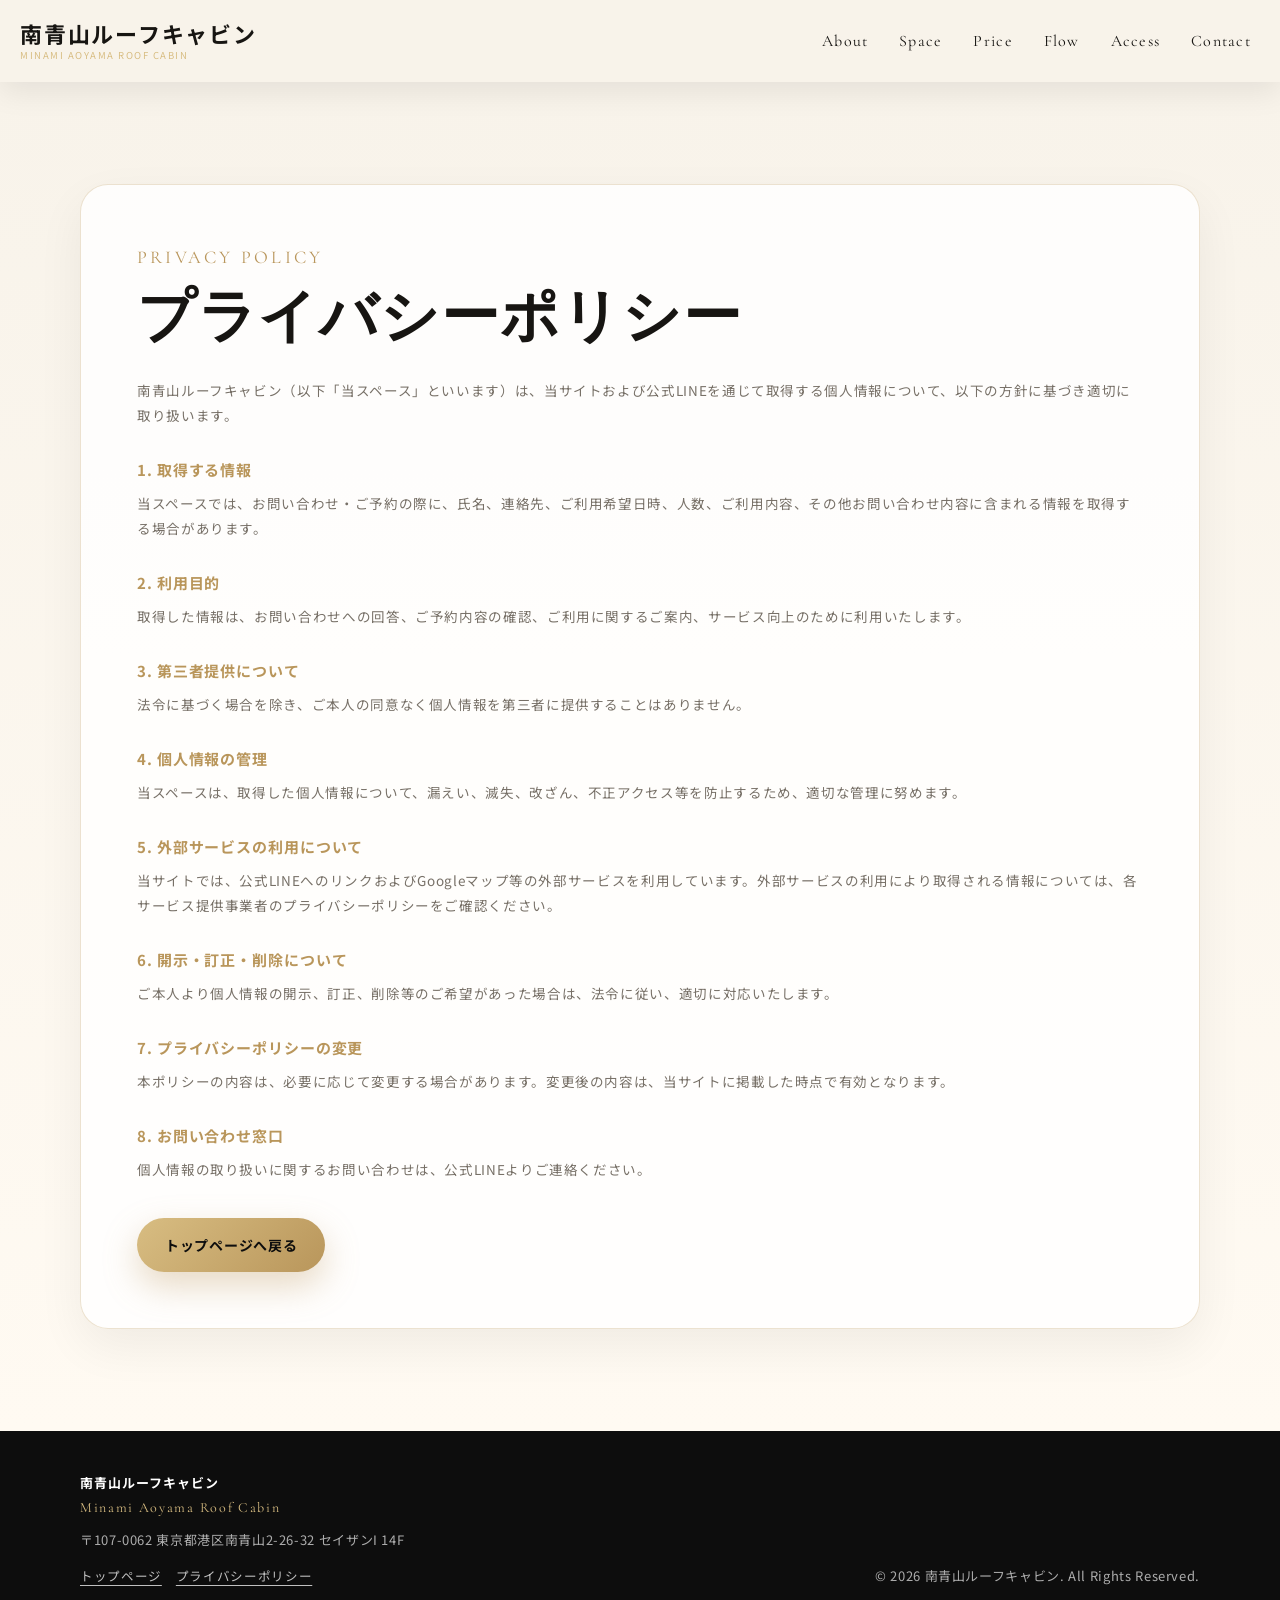
==== privacy.html @ 299d90b9 "Add files via upload" ====
<!DOCTYPE html>
<html lang="ja">
<head>
  <meta charset="UTF-8">
  <meta name="viewport" content="width=device-width, initial-scale=1.0">

  <title>プライバシーポリシー｜南青山ルーフキャビン</title>
  <meta name="description" content="南青山ルーフキャビンのプライバシーポリシーです。お問い合わせ・ご予約時に取得する個人情報の取り扱いについて記載しています。">

  <link rel="icon" href="images/favicon.ico">
  <link rel="apple-touch-icon" href="images/apple-touch-icon.png">

  <meta property="og:type" content="website">
  <meta property="og:title" content="プライバシーポリシー｜南青山ルーフキャビン">
  <meta property="og:description" content="南青山ルーフキャビンのプライバシーポリシーです。">
  <meta property="og:url" content="https://yanauchi-sayaka.github.io/seizan_mock/privacy.html">
  <meta property="og:image" content="https://yanauchi-sayaka.github.io/seizan_mock/images/ogp.jpg">
  <meta property="og:site_name" content="南青山ルーフキャビン">

  <meta name="twitter:card" content="summary_large_image">
  <meta name="twitter:title" content="プライバシーポリシー｜南青山ルーフキャビン">
  <meta name="twitter:description" content="南青山ルーフキャビンのプライバシーポリシーです。">
  <meta name="twitter:image" content="https://yanauchi-sayaka.github.io/seizan_mock/images/ogp.jpg">

  <link rel="preconnect" href="https://fonts.googleapis.com">
  <link rel="preconnect" href="https://fonts.gstatic.com" crossorigin>
  <link href="https://fonts.googleapis.com/css2?family=Cormorant+Garamond:wght@500;600;700&family=Noto+Sans+JP:wght@400;500;700&display=swap" rel="stylesheet">

  <link rel="stylesheet" href="style.css">
</head>

<body class="sub-page">
  <header class="site-header js-header">
    <div class="header-inner">
      <a href="index.html" class="site-logo" aria-label="南青山ルーフキャビン トップへ">
        <span class="logo-main">南青山ルーフキャビン</span>
        <span class="logo-sub">Minami Aoyama Roof Cabin</span>
      </a>

      <button class="menu-toggle js-menu-toggle" type="button" aria-label="メニューを開閉する" aria-expanded="false">
        <span></span>
        <span></span>
        <span></span>
      </button>

      <nav class="global-nav js-nav" aria-label="グローバルナビゲーション">
        <ul>
          <li><a href="index.html#about">About</a></li>
          <li><a href="index.html#facility">Space</a></li>
          <li><a href="index.html#price">Price</a></li>
          <li><a href="index.html#flow">Flow</a></li>
          <li><a href="index.html#access">Access</a></li>
          <li><a href="index.html#contact" class="nav-contact">Contact</a></li>
        </ul>
      </nav>
    </div>
  </header>

  <main class="sub-page-main">
    <section class="section privacy-page-section">
      <div class="container privacy-box">
        <p class="section-label">Privacy Policy</p>
        <h1 class="section-title">プライバシーポリシー</h1>

        <div class="privacy-content">
          <p>
            南青山ルーフキャビン（以下「当スペース」といいます）は、当サイトおよび公式LINEを通じて取得する個人情報について、以下の方針に基づき適切に取り扱います。
          </p>

          <h2>1. 取得する情報</h2>
          <p>
            当スペースでは、お問い合わせ・ご予約の際に、氏名、連絡先、ご利用希望日時、人数、ご利用内容、その他お問い合わせ内容に含まれる情報を取得する場合があります。
          </p>

          <h2>2. 利用目的</h2>
          <p>
            取得した情報は、お問い合わせへの回答、ご予約内容の確認、ご利用に関するご案内、サービス向上のために利用いたします。
          </p>

          <h2>3. 第三者提供について</h2>
          <p>
            法令に基づく場合を除き、ご本人の同意なく個人情報を第三者に提供することはありません。
          </p>

          <h2>4. 個人情報の管理</h2>
          <p>
            当スペースは、取得した個人情報について、漏えい、滅失、改ざん、不正アクセス等を防止するため、適切な管理に努めます。
          </p>

          <h2>5. 外部サービスの利用について</h2>
          <p>
            当サイトでは、公式LINEへのリンクおよびGoogleマップ等の外部サービスを利用しています。外部サービスの利用により取得される情報については、各サービス提供事業者のプライバシーポリシーをご確認ください。
          </p>

          <h2>6. 開示・訂正・削除について</h2>
          <p>
            ご本人より個人情報の開示、訂正、削除等のご希望があった場合は、法令に従い、適切に対応いたします。
          </p>

          <h2>7. プライバシーポリシーの変更</h2>
          <p>
            本ポリシーの内容は、必要に応じて変更する場合があります。変更後の内容は、当サイトに掲載した時点で有効となります。
          </p>

          <h2>8. お問い合わせ窓口</h2>
          <p>
            個人情報の取り扱いに関するお問い合わせは、公式LINEよりご連絡ください。
          </p>
        </div>

        <div class="privacy-actions">
          <a href="index.html" class="btn btn-primary">トップページへ戻る</a>
        </div>
      </div>
    </section>
  </main>

  <footer class="site-footer">
    <div class="container footer-inner">
      <div>
        <p class="footer-logo">南青山ルーフキャビン</p>
        <p class="footer-sub">Minami Aoyama Roof Cabin</p>
        <p>〒107-0062 東京都港区南青山2-26-32 セイザンI 14F</p>

        <div class="footer-links">
          <a href="index.html">トップページ</a>
          <a href="privacy.html">プライバシーポリシー</a>
        </div>
      </div>

      <p class="copyright">
        &copy; <span class="js-year"></span> 南青山ルーフキャビン. All Rights Reserved.
      </p>
    </div>
  </footer>

  <script src="script.js"></script>
</body>
</html>
---- style.css ----
/* =========================
  基本設定
========================= */
:root {
  --color-black: #0d0d0d;
  --color-dark: #171512;
  --color-white: #ffffff;
  --color-cream: #f8f3ea;
  --color-beige: #d8c7a6;
  --color-gold: #b9965b;
  --color-gold-light: #d8bd82;
  --color-text: #2b2925;
  --color-muted: #777067;
  --color-border: rgba(185, 150, 91, 0.28);

  --font-serif: "Cormorant Garamond", serif;
  --font-sans: "Noto Sans JP", sans-serif;

  --header-height: 82px;
  --radius-large: 28px;
  --radius-medium: 18px;
  --shadow: 0 20px 60px rgba(0, 0, 0, 0.14);
}

*,
*::before,
*::after {
  box-sizing: border-box;
}

html {
  scroll-behavior: smooth;
  overflow-x: hidden;
}

body {
  margin: 0;
  font-family: var(--font-sans);
  color: var(--color-text);
  background: var(--color-cream);
  line-height: 1.8;
  letter-spacing: 0.04em;
  overflow-x: hidden;
}

body.is-menu-open {
  overflow: hidden;
  height: 100svh;
}

img,
picture {
  max-width: 100%;
  display: block;
}

img {
  height: auto;
}

a {
  color: inherit;
  text-decoration: none;
}

button {
  font-family: inherit;
}

ul,
ol {
  margin: 0;
  padding: 0;
}

li {
  list-style: none;
}

section {
  scroll-margin-top: var(--header-height);
}

.container {
  width: min(1120px, calc(100% - 40px));
  margin: 0 auto;
}

.section {
  padding: clamp(72px, 8vw, 110px) 0;
}

.section-label {
  margin: 0 0 12px;
  font-family: var(--font-serif);
  font-size: clamp(15px, 1.6vw, 18px);
  color: var(--color-gold);
  letter-spacing: 0.18em;
  text-transform: uppercase;
}

.section-title {
  margin: 0;
  font-family: var(--font-serif);
  font-size: clamp(34px, 4.5vw, 58px);
  line-height: 1.12;
  color: var(--color-dark);
  letter-spacing: 0.03em;
}

.section-lead {
  max-width: 720px;
  margin: 22px auto 0;
  color: var(--color-muted);
}

.section-heading {
  text-align: center;
  margin-bottom: clamp(36px, 5vw, 56px);
}

/* =========================
  ボタン
========================= */
.btn {
  display: inline-flex;
  align-items: center;
  justify-content: center;
  max-width: 100%;
  min-height: 54px;
  padding: 0 28px;
  border-radius: 999px;
  font-size: 14px;
  font-weight: 700;
  letter-spacing: 0.05em;
  text-align: center;
  line-height: 1.45;
  transition: transform 0.25s ease, box-shadow 0.25s ease, background 0.25s ease, color 0.25s ease;
}

.btn:hover {
  transform: translateY(-2px);
}

.btn-primary {
  color: var(--color-black);
  background: linear-gradient(135deg, var(--color-gold-light), var(--color-gold));
  box-shadow: 0 14px 34px rgba(185, 150, 91, 0.35);
}

.btn-primary:hover {
  box-shadow: 0 18px 42px rgba(185, 150, 91, 0.45);
}

/* =========================
  Header
========================= */
.site-header {
  position: fixed;
  top: 0;
  left: 0;
  z-index: 1000;
  width: 100%;
  height: var(--header-height);
  color: var(--color-white);
  transition: background 0.25s ease, box-shadow 0.25s ease, color 0.25s ease;
}

.site-header.is-scrolled,
.site-header.is-menu-open,
.sub-page .site-header {
  color: var(--color-dark);
  background: rgba(248, 243, 234, 0.94);
  box-shadow: 0 10px 30px rgba(0, 0, 0, 0.08);
  backdrop-filter: blur(12px);
}

.header-inner {
  width: min(1240px, calc(100% - 40px));
  height: 100%;
  margin: 0 auto;
  display: flex;
  align-items: center;
  justify-content: space-between;
  gap: 24px;
}

.site-logo {
  display: inline-flex;
  flex-direction: column;
  line-height: 1.1;
  flex-shrink: 0;
  max-width: 420px;
}

.logo-main {
  font-family: var(--font-sans);
  font-size: 22px;
  font-weight: 700;
  letter-spacing: 0.08em;
  white-space: nowrap;
}

.logo-sub {
  margin-top: 5px;
  font-size: 9.5px;
  letter-spacing: 0.16em;
  text-transform: uppercase;
  color: var(--color-gold-light);
  white-space: nowrap;
}

.global-nav ul {
  display: flex;
  align-items: center;
  gap: clamp(6px, 1vw, 14px);
}

.global-nav a {
  position: relative;
  display: inline-flex;
  align-items: center;
  min-height: 40px;
  padding: 8px 9px;
  border-radius: 999px;
  font-family: var(--font-serif);
  font-size: 16px;
  letter-spacing: 0.08em;
  color: currentColor;
  transition: color 0.25s ease, background 0.25s ease;
}

.global-nav a::after {
  content: "";
  position: absolute;
  left: 14px;
  right: 14px;
  bottom: 5px;
  height: 1px;
  background: var(--color-gold);
  opacity: 0;
  transform: scaleX(0);
  transform-origin: center;
  transition: opacity 0.25s ease, transform 0.25s ease;
}

.global-nav a:hover {
  color: var(--color-gold-light);
  background: rgba(185, 150, 91, 0.12);
}

.site-header.is-scrolled .global-nav a:hover,
.site-header.is-menu-open .global-nav a:hover,
.sub-page .site-header .global-nav a:hover {
  color: var(--color-gold);
}

.global-nav a:hover::after {
  opacity: 1;
  transform: scaleX(1);
}

.nav-contact {
  border: 0;
  background: transparent;
}

.menu-toggle {
  display: none;
}

/* =========================
  First View
========================= */
.hero {
  position: relative;
  min-height: 100svh;
  padding: clamp(128px, 14vw, 170px) 0 clamp(56px, 7vw, 80px);
  display: flex;
  align-items: center;
  color: var(--color-white);
  background-image: url("images/hero.jpg");
  background-size: cover;
  background-position: center;
  overflow: hidden;
}

.hero-overlay {
  position: absolute;
  inset: 0;
  background:
    linear-gradient(90deg, rgba(0, 0, 0, 0.78), rgba(0, 0, 0, 0.46), rgba(0, 0, 0, 0.28)),
    radial-gradient(circle at 70% 20%, rgba(185, 150, 91, 0.22), transparent 38%);
}

.hero-content {
  position: relative;
  z-index: 1;
  width: min(1120px, calc(100% - 40px));
  margin: 0 auto;
}

.hero h1 {
  max-width: 820px;
  margin: 0;
  font-family: var(--font-serif);
  font-size: clamp(44px, 5.3vw, 72px);
  line-height: 1.12;
  letter-spacing: 0.035em;
  word-break: keep-all;
}

.hero h1 span {
  display: block;
}

.hero-title-last {
  white-space: nowrap;
}

.hero-text {
  max-width: 720px;
  margin: 26px 0 0;
  font-size: clamp(15px, 1.5vw, 17px);
  color: rgba(255, 255, 255, 0.86);
}

/* =========================
  About
========================= */
.about-section {
  background:
    linear-gradient(180deg, var(--color-cream), #fffaf2);
}

.about-grid {
  display: grid;
  grid-template-columns: minmax(0, 1fr) minmax(340px, 0.86fr);
  gap: clamp(36px, 5vw, 64px);
  align-items: center;
}

.about-text p:not(.section-label) {
  color: var(--color-muted);
}

.about-text .section-title {
  margin-bottom: 28px;
}

.about-image {
  position: relative;
  border-radius: var(--radius-large);
  overflow: hidden;
  box-shadow: var(--shadow);
}

.about-image::before {
  content: "";
  position: absolute;
  inset: 18px;
  z-index: 1;
  border: 1px solid rgba(255, 255, 255, 0.55);
  border-radius: 20px;
  pointer-events: none;
}

.about-image img {
  width: 100%;
  height: clamp(360px, 45vw, 560px);
  object-fit: cover;
  object-position: center;
}

/* =========================
  Card
========================= */
.facility-card h3,
.flow-card h3 {
  margin: 0 0 14px;
  font-size: clamp(18px, 2vw, 20px);
  color: var(--color-dark);
}

/* =========================
  Facilities
========================= */
.facility-section {
  background: var(--color-dark);
  color: var(--color-white);
}

.facility-section .section-title {
  color: var(--color-white);
}

.facility-section .section-lead {
  color: rgba(255, 255, 255, 0.72);
}

.facility-grid {
  display: grid;
  grid-template-columns: repeat(3, minmax(0, 1fr));
  gap: 22px;
}

.facility-card {
  overflow: hidden;
  border: 1px solid rgba(185, 150, 91, 0.24);
  border-radius: var(--radius-medium);
  background: rgba(255, 255, 255, 0.055);
}

.facility-image,
.facility-image picture {
  width: 100%;
  display: block;
  overflow: hidden;
}

.facility-image img {
  width: 100%;
  height: clamp(210px, 22vw, 240px);
  object-fit: cover;
  object-position: center;
  transition: transform 0.35s ease;
}

.facility-image--terrace img {
  object-position: center center;
}

.facility-image--indoor img {
  object-position: center center;
}

.facility-image--bbq img {
  object-position: center center;
}

.facility-image--karaoke img {
  object-position: center center;
}

.facility-image--darts img {
  object-position: center center;
}

.facility-image--mahjong img {
  object-position: center center;
}

.facility-card:hover .facility-image img {
  transform: scale(1.05);
}

.facility-body {
  padding: 20px 24px 22px;
  text-align: center;
}

.facility-card h3 {
  margin: 0;
  color: var(--color-white);
  letter-spacing: 0.06em;
}

/* =========================
  Price
========================= */
.price-section {
  background:
    linear-gradient(180deg, #fffaf2, var(--color-cream));
  color: var(--color-text);
}

.price-box {
  display: grid;
  grid-template-columns: minmax(0, 0.85fr) minmax(0, 1fr);
  gap: clamp(36px, 5vw, 60px);
  align-items: start;
  padding: clamp(36px, 5vw, 64px);
  border: 1px solid var(--color-border);
  border-radius: var(--radius-large);
  background: rgba(255, 255, 255, 0.9);
  box-shadow: 0 18px 48px rgba(0, 0, 0, 0.07);
}

.price-section .section-title {
  color: var(--color-dark);
}

.price-text p:not(.section-label) {
  color: var(--color-muted);
}

.price-list dl {
  margin: 0;
}

.price-list dl div {
  display: grid;
  grid-template-columns: 150px minmax(0, 1fr);
  gap: 20px;
  padding: 18px 0;
  border-bottom: 1px solid rgba(185, 150, 91, 0.22);
}

.price-list dl div:first-child {
  border-top: 1px solid rgba(185, 150, 91, 0.22);
}

.price-list dt {
  color: var(--color-gold);
  font-weight: 700;
}

.price-list dd {
  margin: 0;
  color: var(--color-text);
}

.price-minimum-note {
  margin: 18px 0 0;
  padding: 14px 18px;
  border: 1px solid rgba(185, 150, 91, 0.24);
  border-radius: 16px;
  color: var(--color-text);
  background: rgba(185, 150, 91, 0.08);
  font-size: 13px;
  line-height: 1.7;
}

.price-notes {
  grid-column: 1 / -1;
  margin-top: 4px;
  padding-top: 28px;
  border-top: 1px solid rgba(185, 150, 91, 0.22);
}

.price-notes h3 {
  margin: 0 0 14px;
  color: var(--color-gold);
  font-size: 15px;
  letter-spacing: 0.06em;
}

.price-notes ul {
  display: grid;
  gap: 7px;
}

.price-notes li {
  position: relative;
  padding-left: 16px;
  color: var(--color-muted);
  font-size: 12.5px;
  line-height: 1.7;
}

.price-notes li::before {
  content: "";
  position: absolute;
  top: 0.72em;
  left: 0;
  width: 4px;
  height: 4px;
  border-radius: 50%;
  background: var(--color-gold);
  opacity: 0.76;
}

/* =========================
  Flow
========================= */
.flow-section {
  background: var(--color-dark);
  color: var(--color-white);
}

.flow-section .section-title {
  color: var(--color-white);
}

.flow-section .section-lead {
  color: rgba(255, 255, 255, 0.72);
}

.flow-grid {
  display: grid;
  grid-template-columns: repeat(4, minmax(0, 1fr));
  gap: 18px;
}

.flow-card {
  min-height: 100%;
  padding: 28px 24px;
  border: 1px solid rgba(185, 150, 91, 0.24);
  border-radius: var(--radius-medium);
  background: rgba(255, 250, 242, 0.94);
  box-shadow: 0 14px 34px rgba(0, 0, 0, 0.16);
}

.flow-number {
  margin: 0 0 12px;
  font-family: var(--font-serif);
  color: var(--color-gold);
  font-size: 28px;
  font-weight: 700;
  line-height: 1;
  letter-spacing: 0.08em;
}

.flow-card h3 {
  margin-bottom: 12px;
  font-size: 17px;
  line-height: 1.55;
}

.flow-card p:not(.flow-number) {
  margin: 0;
  color: var(--color-muted);
  font-size: 13.5px;
}

/* =========================
  Access
========================= */
.access-section {
  background: #fffaf2;
}

.access-grid {
  display: grid;
  grid-template-columns: minmax(0, 0.82fr) minmax(0, 1.18fr);
  gap: clamp(36px, 5vw, 50px);
  align-items: start;
}

.access-block {
  margin-top: 30px;
  padding-top: 26px;
  border-top: 1px solid var(--color-border);
}

.access-block h3 {
  margin: 0 0 10px;
  font-size: 15px;
  color: var(--color-gold);
}

.access-block p {
  margin: 0;
  color: var(--color-muted);
}

.station-list li {
  position: relative;
  padding-left: 18px;
  margin-top: 10px;
  color: var(--color-muted);
}

.station-list li::before {
  content: "";
  position: absolute;
  left: 0;
  top: 0.82em;
  width: 7px;
  height: 1px;
  background: var(--color-gold);
}

.station-name,
.station-detail {
  display: inline;
}

/* =========================
  Map
========================= */
.map-area {
  overflow: hidden;
  border-radius: var(--radius-large);
  box-shadow: var(--shadow);
  min-height: 460px;
}

.map-area iframe {
  width: 100%;
  height: 460px;
  display: block;
}

/* =========================
  Contact
========================= */
.contact-section {
  position: relative;
  color: var(--color-white);
  background:
    linear-gradient(rgba(0, 0, 0, 0.72), rgba(0, 0, 0, 0.76)),
    url("images/hero.jpg") center / cover;
}

.contact-box {
  max-width: 820px;
  text-align: center;
}

.contact-section .section-title {
  color: var(--color-white);
}

.contact-box p:not(.section-label) {
  color: rgba(255, 255, 255, 0.78);
}

.contact-box .btn {
  margin-top: 30px;
}

/* =========================
  Sub Page / Privacy
========================= */
.sub-page {
  background:
    linear-gradient(180deg, var(--color-cream), #fffaf2);
}

.sub-page-main {
  padding-top: var(--header-height);
}

.privacy-page-section {
  min-height: calc(100svh - var(--header-height));
  background:
    linear-gradient(180deg, var(--color-cream), #fffaf2);
}

.privacy-box {
  padding: clamp(32px, 5vw, 56px);
  border: 1px solid var(--color-border);
  border-radius: var(--radius-large);
  background: rgba(255, 255, 255, 0.82);
  box-shadow: 0 18px 48px rgba(0, 0, 0, 0.06);
}

.privacy-box .section-title {
  color: var(--color-dark);
}

.privacy-content {
  margin-top: 28px;
  color: var(--color-muted);
}

.privacy-content p {
  margin: 0;
  font-size: 13.5px;
  line-height: 1.85;
}

.privacy-content h2 {
  margin: 28px 0 8px;
  color: var(--color-gold);
  font-size: 15px;
  letter-spacing: 0.06em;
}

.privacy-actions {
  margin-top: 36px;
}

/* =========================
  Footer
========================= */
.site-footer {
  padding: 40px 0;
  color: rgba(255, 255, 255, 0.66);
  background: var(--color-black);
}

.footer-inner {
  display: flex;
  justify-content: space-between;
  gap: 30px;
  align-items: flex-end;
}

.footer-logo {
  margin: 0 0 4px;
  font-family: var(--font-sans);
  font-size: 24px;
  font-weight: 700;
  color: var(--color-white);
  letter-spacing: 0.08em;
}

.footer-sub {
  margin: 0 0 8px !important;
  font-family: var(--font-serif);
  color: var(--color-gold-light);
  font-size: 14px !important;
  letter-spacing: 0.12em;
}

.site-footer p {
  margin: 0;
  font-size: 13px;
}

.footer-links {
  display: flex;
  flex-wrap: wrap;
  gap: 14px;
  margin-top: 14px;
}

.footer-links a {
  color: rgba(255, 255, 255, 0.74);
  font-size: 12.5px;
  text-decoration: underline;
  text-underline-offset: 4px;
  transition: color 0.25s ease;
}

.footer-links a:hover {
  color: var(--color-gold-light);
}

.copyright {
  white-space: nowrap;
}

/* =========================
  タブレット
========================= */
@media (max-width: 1180px) {
  .header-inner {
    gap: 16px;
  }

  .logo-main {
    font-size: 20px;
    letter-spacing: 0.06em;
  }

  .logo-sub {
    font-size: 8.5px;
    letter-spacing: 0.12em;
  }

  .global-nav ul {
    gap: 4px;
  }

  .global-nav a {
    font-size: 15px;
    padding: 8px 7px;
  }
}

@media (max-width: 1080px) {
  .hero h1 {
    max-width: 720px;
    font-size: clamp(42px, 6vw, 64px);
  }

  .facility-grid {
    grid-template-columns: repeat(2, minmax(0, 1fr));
  }

  .flow-grid {
    grid-template-columns: repeat(2, minmax(0, 1fr));
  }
}

/* =========================
  タブレット〜スマホ
========================= */
@media (max-width: 900px) {
  :root {
    --header-height: 72px;
    --radius-large: 24px;
  }

  .about-grid,
  .price-box,
  .access-grid {
    grid-template-columns: 1fr;
  }

  .about-image img {
    height: 430px;
  }

  .price-box {
    padding: 42px 34px;
  }

  .price-notes {
    margin-top: 0;
  }
}

/* =========================
  スマホ
========================= */
@media (max-width: 768px) {
  :root {
    --header-height: 56px;
  }

  .container,
  .hero-content,
  .header-inner {
    width: min(100% - 28px, 1120px);
  }

  .section {
    padding: 52px 0;
  }

  .section-heading {
    text-align: left;
    margin-bottom: 26px;
  }

  .section-label {
    margin-bottom: 7px;
    font-size: 12.5px;
    letter-spacing: 0.1em;
  }

  .section-title {
    font-size: clamp(29px, 8.2vw, 35px);
    line-height: 1.14;
    letter-spacing: 0.02em;
  }

  .section-lead {
    margin: 14px 0 0;
    font-size: 13.2px;
    line-height: 1.72;
  }

  .site-header {
    height: var(--header-height);
  }

  .header-inner {
    height: var(--header-height);
    gap: 10px;
  }

  .site-logo {
    max-width: calc(100% - 52px);
  }

  .logo-main {
    font-size: 16px;
    letter-spacing: 0.045em;
  }

  .logo-sub {
    margin-top: 3px;
    font-size: 6.5px;
    letter-spacing: 0.08em;
  }

  .menu-toggle {
    position: relative;
    z-index: 1002;
    display: inline-flex;
    flex-direction: column;
    justify-content: center;
    gap: 5px;
    width: 38px;
    height: 38px;
    padding: 0;
    border: 0;
    background: transparent;
    color: inherit;
    cursor: pointer;
    flex-shrink: 0;
  }

  .menu-toggle span {
    display: block;
    width: 23px;
    height: 1px;
    margin-left: auto;
    background: currentColor;
    transition: transform 0.25s ease, opacity 0.25s ease;
  }

  .menu-toggle.is-active span:nth-child(1) {
    transform: translateY(6px) rotate(35deg);
  }

  .menu-toggle.is-active span:nth-child(2) {
    opacity: 0;
  }

  .menu-toggle.is-active span:nth-child(3) {
    transform: translateY(-6px) rotate(-35deg);
  }

  .global-nav {
    position: fixed;
    inset: 0;
    z-index: 1001;
    display: flex;
    align-items: center;
    justify-content: center;
    min-height: 100svh;
    padding: 78px 24px 48px;
    background: rgba(248, 243, 234, 0.98);
    color: var(--color-dark);
    opacity: 0;
    visibility: hidden;
    transform: translateY(-12px);
    transition: opacity 0.25s ease, visibility 0.25s ease, transform 0.25s ease;
    overflow-y: auto;
  }

  .global-nav.is-active {
    opacity: 1;
    visibility: visible;
    transform: translateY(0);
  }

  .global-nav ul {
    width: min(310px, 100%);
    flex-direction: column;
    gap: 9px;
    margin-top: 8px;
  }

  .global-nav li {
    width: 100%;
  }

  .global-nav a,
  .global-nav .nav-contact {
    width: 100%;
    justify-content: center;
    min-height: 46px;
    padding: 9px 18px;
    border: 1px solid rgba(185, 150, 91, 0.22);
    background: rgba(255, 255, 255, 0.38);
    font-size: 19px;
    line-height: 1.2;
  }

  .global-nav a::after {
    display: none;
  }

  .global-nav a:hover {
    color: var(--color-dark);
    background: rgba(185, 150, 91, 0.16);
  }

  .hero {
    min-height: 84svh;
    padding: 82px 0 28px;
    align-items: center;
    background-image: url("images/hero.jpg");
    background-position: 58% center;
  }

  .hero-overlay {
    background:
      linear-gradient(180deg, rgba(0, 0, 0, 0.6), rgba(0, 0, 0, 0.8)),
      radial-gradient(circle at 72% 22%, rgba(185, 150, 91, 0.2), transparent 44%);
  }

  .hero h1 {
    width: 100%;
    max-width: 100%;
    font-size: clamp(28px, 7.4vw, 34px);
    line-height: 1.22;
    letter-spacing: 0;
    word-break: keep-all;
    overflow-wrap: normal;
  }

  .hero h1 span {
    display: block;
    width: 100%;
    max-width: 100%;
  }

  .hero-title-last {
    white-space: nowrap;
    font-size: 0.94em;
    letter-spacing: 0;
  }

  .hero-text {
    max-width: 100%;
    margin-top: 15px;
    font-size: 13.2px;
    line-height: 1.72;
  }

  .btn {
    min-height: 48px;
    padding: 0 18px;
    font-size: 13px;
  }

  .about-section {
    padding-top: 48px;
    padding-bottom: 42px;
  }

  .about-grid {
    gap: 22px;
  }

  .about-text .section-title {
    margin-bottom: 16px;
  }

  .about-text p:not(.section-label) {
    margin: 0 0 12px;
    font-size: 13px;
    line-height: 1.68;
  }

  .about-text p:last-child {
    margin-bottom: 0;
  }

  .about-image img {
    height: 340px;
    object-position: center center;
  }

  .facility-section {
    padding-top: 50px;
    padding-bottom: 52px;
  }

  .facility-section .section-title {
    font-size: clamp(27px, 7.6vw, 33px);
  }

  .facility-grid,
  .flow-grid {
    grid-template-columns: 1fr;
    gap: 14px;
  }

  .facility-image img {
    height: clamp(320px, 88vw, 350px);
  }

  .facility-image--terrace img {
    object-position: 50% 55%;
  }

  .facility-image--indoor img {
    object-position: 50% 52%;
  }

  .facility-image--bbq img {
    object-position: 50% 50%;
  }

  .facility-image--karaoke img {
    object-position: 50% 50%;
  }

  .facility-image--darts img {
    object-position: 50% 50%;
  }

  .facility-image--mahjong img {
    object-position: 50% 50%;
  }

  .facility-body {
    padding: 14px 16px 16px;
  }

  .facility-card h3 {
    font-size: 17px;
  }

  .price-section {
    padding-top: 44px;
    padding-bottom: 52px;
  }

  .price-box {
    gap: 24px;
    padding: 22px 18px;
    border-radius: 21px;
  }

  .price-section .section-title {
    font-size: clamp(28px, 7.8vw, 33px);
  }

  .price-text p:not(.section-label) {
    margin: 12px 0 0;
    font-size: 13.2px;
    line-height: 1.7;
  }

  .price-list dl div {
    grid-template-columns: 1fr;
    gap: 3px;
    padding: 12px 0;
  }

  .price-list dt,
  .price-list dd {
    font-size: 13.5px;
  }

  .price-minimum-note {
    margin-top: 14px;
    padding: 12px 14px;
    border-radius: 14px;
    font-size: 12.5px;
    line-height: 1.65;
  }

  .price-notes {
    padding-top: 20px;
  }

  .price-notes h3 {
    font-size: 14px;
  }

  .price-notes li {
    font-size: 12.3px;
    line-height: 1.65;
  }

  .price-notes li::before {
    top: 0.74em;
  }

  .flow-section {
    padding-top: 44px;
    padding-bottom: 52px;
  }

  .flow-card {
    padding: 20px 18px;
    border-radius: 18px;
  }

  .flow-number {
    margin-bottom: 8px;
    font-size: 24px;
  }

  .flow-card h3 {
    margin-bottom: 7px;
    font-size: 15.5px;
  }

  .flow-card p:not(.flow-number) {
    font-size: 12.8px;
    line-height: 1.6;
  }

  .access-section {
    padding-top: 44px;
    padding-bottom: 52px;
  }

  .access-grid {
    gap: 28px;
  }

  .access-block {
    margin-top: 21px;
    padding-top: 17px;
  }

  .access-block h3 {
    margin-bottom: 8px;
  }

  .access-block p {
    font-size: 13.3px;
    line-height: 1.72;
  }

  .station-list li {
    padding-left: 0;
    margin-top: 13px;
  }

  .station-list li::before {
    display: none;
  }

  .station-name {
    display: block;
    color: var(--color-dark);
    font-size: 14.5px;
    font-weight: 500;
    line-height: 1.45;
  }

  .station-detail {
    display: block;
    margin-top: 2px;
    color: var(--color-muted);
    font-size: 12.5px;
    line-height: 1.55;
  }

  .map-area,
  .map-area iframe {
    min-height: 250px;
    height: 250px;
  }

  .contact-section {
    padding-top: 54px;
    padding-bottom: 56px;
    background:
      linear-gradient(rgba(0, 0, 0, 0.58), rgba(0, 0, 0, 0.66)),
      url("images/hero.jpg") center / cover;
  }

  .contact-box {
    text-align: left;
  }

  .contact-box p:not(.section-label) {
    font-size: 13.3px;
    line-height: 1.72;
  }

  .contact-box .btn {
    width: 100%;
    margin-top: 24px;
  }

  .privacy-page-section {
    padding-top: 46px;
    padding-bottom: 48px;
  }

  .privacy-box {
    padding: 24px 18px;
    border-radius: 21px;
  }

  .privacy-content {
    margin-top: 20px;
  }

  .privacy-content p {
    font-size: 12.5px;
    line-height: 1.72;
  }

  .privacy-content h2 {
    margin: 22px 0 7px;
    font-size: 13.2px;
  }

  .privacy-actions {
    margin-top: 28px;
  }

  .privacy-actions .btn {
    width: 100%;
  }

  .site-footer {
    padding: 34px 0;
  }

  .footer-inner {
    flex-direction: column;
    align-items: flex-start;
  }

  .footer-logo {
    font-size: 21px;
  }

  .footer-sub {
    font-size: 12px !important;
  }

  .copyright {
    white-space: normal;
  }
}

/* =========================
  小さめスマホ
========================= */
@media (max-width: 420px) {
  :root {
    --header-height: 54px;
  }

  .container,
  .hero-content,
  .header-inner {
    width: min(100% - 24px, 1120px);
  }

  .section {
    padding: 48px 0;
  }

  .logo-main {
    font-size: 15px;
    letter-spacing: 0.035em;
  }

  .logo-sub {
    font-size: 6px;
    letter-spacing: 0.06em;
  }

  .menu-toggle {
    width: 36px;
    height: 36px;
  }

  .menu-toggle span {
    width: 22px;
  }

  .hero {
    min-height: 82svh;
    padding-top: 78px;
    padding-bottom: 26px;
    background-position: 60% center;
  }

  .hero h1 {
    font-size: clamp(26px, 7vw, 30px);
    line-height: 1.23;
    letter-spacing: 0;
  }

  .hero-title-last {
    font-size: 0.9em;
  }

  .hero-text {
    margin-top: 14px;
    font-size: 12.8px;
    line-height: 1.68;
  }

  .section-title {
    font-size: 29px;
  }

  .facility-section .section-title,
  .price-section .section-title {
    font-size: 28px;
  }

  .btn {
    min-height: 46px;
    padding: 0 16px;
    font-size: 12.5px;
  }

  .about-section {
    padding-top: 44px;
    padding-bottom: 38px;
  }

  .about-text p:not(.section-label) {
    font-size: 12.8px;
    line-height: 1.65;
  }

  .about-image img {
    height: 300px;
  }

  .facility-section {
    padding-top: 46px;
  }

  .facility-image img {
    height: 330px;
  }

  .facility-body {
    padding: 13px 15px 15px;
  }

  .price-section,
  .flow-section,
  .access-section {
    padding-top: 42px;
  }

  .price-box {
    padding: 21px 17px;
  }

  .privacy-box {
    padding: 22px 17px;
  }

  .map-area,
  .map-area iframe {
    min-height: 250px;
    height: 250px;
  }
}

/* =========================
  さらに小さい端末
========================= */
@media (max-width: 360px) {
  .hero h1 {
    font-size: 24px;
  }

  .hero-title-last {
    font-size: 0.88em;
  }

  .logo-main {
    font-size: 14px;
  }

  .logo-sub {
    display: none;
  }

  .global-nav a,
  .global-nav .nav-contact {
    font-size: 19px;
    min-height: 46px;
  }

  .facility-image img {
    height: 320px;
  }

  .about-image img {
    height: 280px;
  }
}
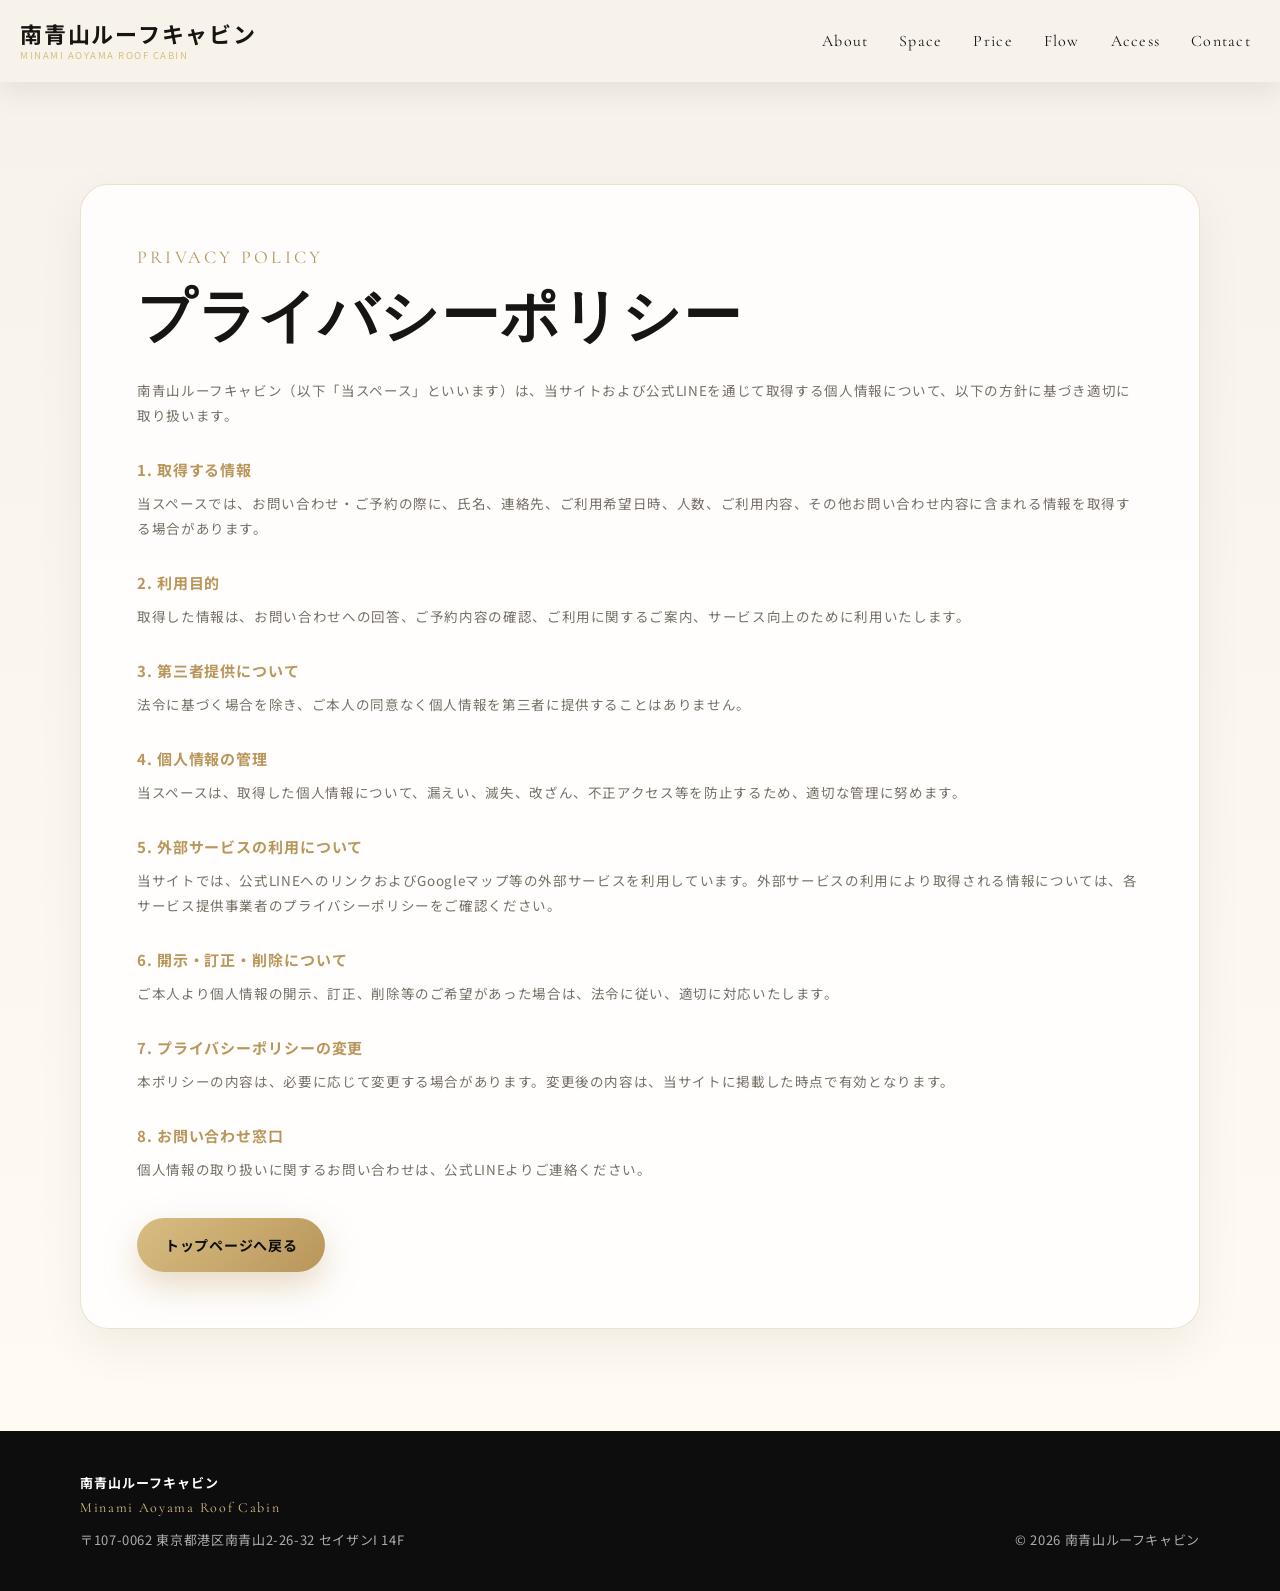
==== commit 56a8fda9: "Add files via upload" ====
--- a/privacy.html
+++ b/privacy.html
@@ -121,15 +121,10 @@
         <p class="footer-logo">南青山ルーフキャビン</p>
         <p class="footer-sub">Minami Aoyama Roof Cabin</p>
         <p>〒107-0062 東京都港区南青山2-26-32 セイザンI 14F</p>
-
-        <div class="footer-links">
-          <a href="index.html">トップページ</a>
-          <a href="privacy.html">プライバシーポリシー</a>
-        </div>
       </div>
 
       <p class="copyright">
-        &copy; <span class="js-year"></span> 南青山ルーフキャビン. All Rights Reserved.
+        &copy; <span class="js-year"></span> 南青山ルーフキャビン
       </p>
     </div>
   </footer>
